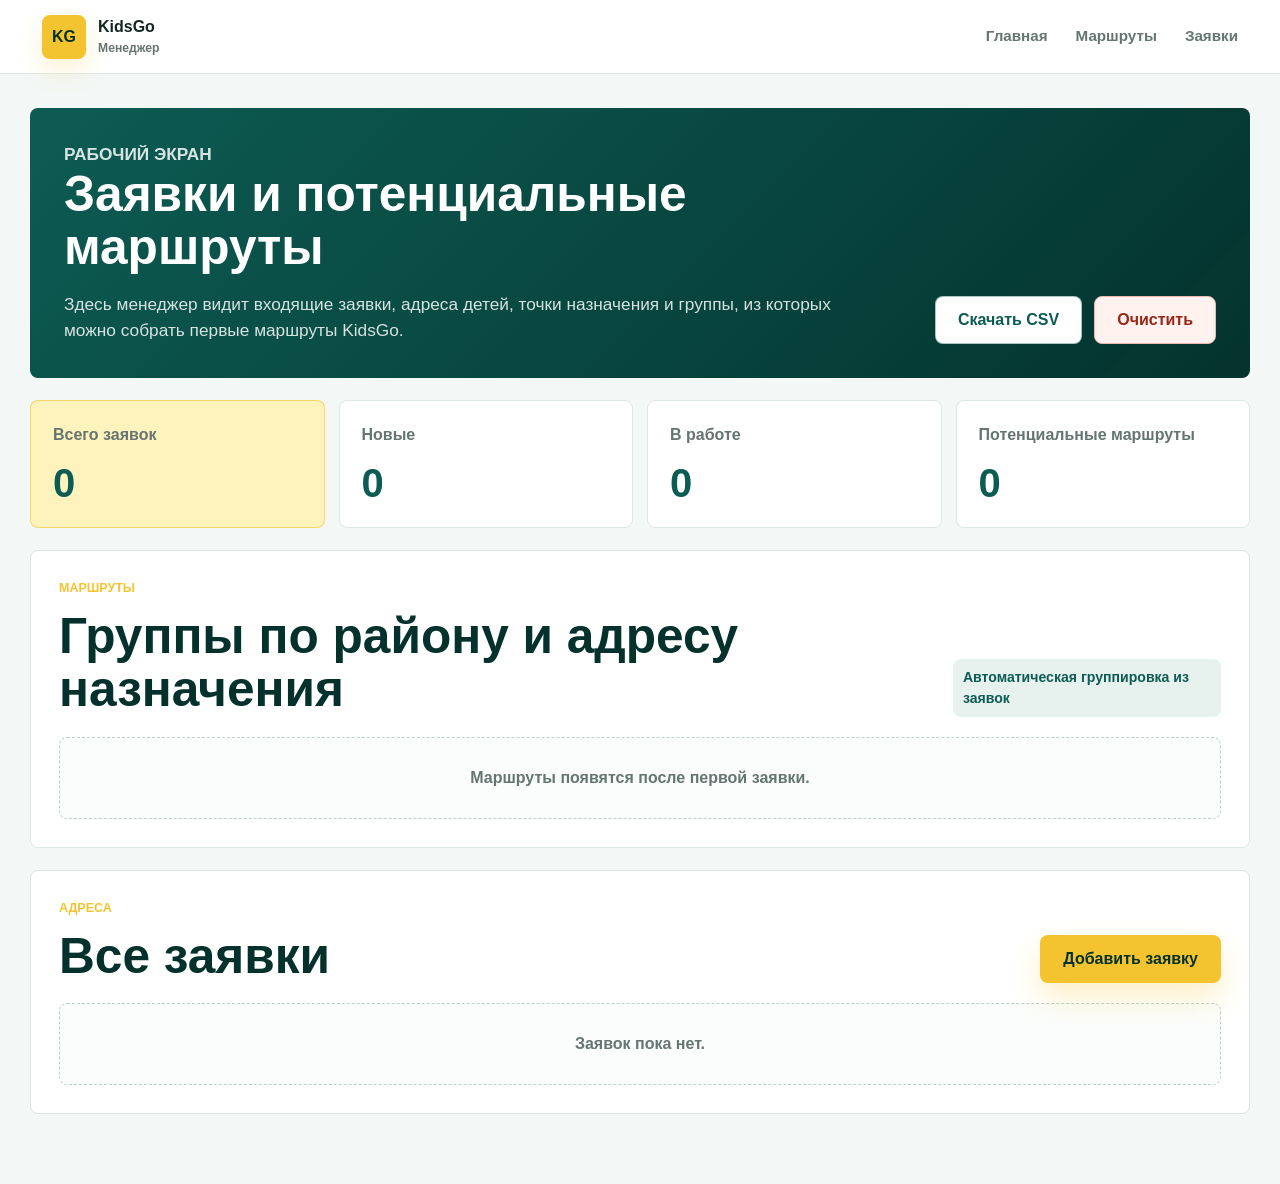
==== manager.html @ fa51ca6f "Add files via upload" ====
<!doctype html>
<html lang="ru">
  <head>
    <meta charset="utf-8" />
    <meta name="viewport" content="width=device-width, initial-scale=1" />
    <title>KidsGo - менеджер</title>
    <meta
      name="description"
      content="Рабочая страница менеджера KidsGo для просмотра заявок, маршрутов и адресов."
    />
    <link rel="stylesheet" href="styles.css" />
  </head>
  <body class="manager-page">
    <header class="site-header manager-header-bar">
      <a class="brand" href="index.html" aria-label="KidsGo">
        <span class="brand-mark">KG</span>
        <span>
          <strong>KidsGo</strong>
          <small>Менеджер</small>
        </span>
      </a>
      <nav class="site-nav" aria-label="Навигация менеджера">
        <a href="index.html">Главная</a>
        <a href="#routes">Маршруты</a>
        <a href="#leads">Заявки</a>
      </nav>
      <button class="menu-button" type="button" data-menu-button aria-label="Открыть меню">
        <span></span>
        <span></span>
        <span></span>
      </button>
    </header>

    <main class="manager-shell">
      <section class="manager-hero">
        <div>
          <p class="eyebrow">Рабочий экран</p>
          <h1>Заявки и потенциальные маршруты</h1>
          <p>
            Здесь менеджер видит входящие заявки, адреса детей, точки назначения и
            группы, из которых можно собрать первые маршруты KidsGo.
          </p>
        </div>
        <div class="manager-tools">
          <button class="button button-outline" type="button" data-export>Скачать CSV</button>
          <button class="button button-danger" type="button" data-clear>Очистить</button>
        </div>
      </section>

      <section class="stat-grid" aria-label="Количество заявок">
        <article class="stat-card stat-card-accent">
          <span>Всего заявок</span>
          <strong data-total>0</strong>
        </article>
        <article class="stat-card">
          <span>Новые</span>
          <strong data-new>0</strong>
        </article>
        <article class="stat-card">
          <span>В работе</span>
          <strong data-progress>0</strong>
        </article>
        <article class="stat-card">
          <span>Потенциальные маршруты</span>
          <strong data-routes-count>0</strong>
        </article>
      </section>

      <section class="manager-board" id="routes">
        <div class="board-heading">
          <div>
            <p class="eyebrow">Маршруты</p>
            <h2>Группы по району и адресу назначения</h2>
          </div>
          <span class="board-note">Автоматическая группировка из заявок</span>
        </div>
        <div class="route-groups" data-routes></div>
        <p class="empty-state" data-routes-empty>Маршруты появятся после первой заявки.</p>
      </section>

      <section class="manager-board" id="leads">
        <div class="board-heading">
          <div>
            <p class="eyebrow">Адреса</p>
            <h2>Все заявки</h2>
          </div>
          <a class="button button-primary" href="index.html#request">Добавить заявку</a>
        </div>
        <div class="lead-list" data-leads-list></div>
        <p class="empty-state" data-leads-empty>Заявок пока нет.</p>
      </section>
    </main>

    <div class="toast" data-toast role="status" aria-live="polite"></div>
    <script src="manager.js"></script>
  </body>
</html>
---- styles.css ----
:root {
  --teal: #0d5c53;
  --teal-700: #08463f;
  --teal-900: #04312c;
  --yellow: #f4c430;
  --yellow-soft: #fff3bd;
  --coral: #ef7b65;
  --blue: #2f73b7;
  --sage: #e7f1ed;
  --cream: #fbfaf3;
  --white: #ffffff;
  --ink: #132522;
  --muted: #657571;
  --line: #dce8e3;
  --shadow: 0 18px 50px rgba(7, 60, 54, 0.14);
}

* {
  box-sizing: border-box;
}

html {
  scroll-behavior: smooth;
  scroll-padding-top: 68px;
}

body {
  margin: 0;
  color: var(--ink);
  background:
    linear-gradient(180deg, rgba(231, 241, 237, 0.7), rgba(251, 250, 243, 0)),
    var(--cream);
  font-family: Inter, "Segoe UI", Arial, sans-serif;
  line-height: 1.5;
}

a {
  color: inherit;
  text-decoration: none;
}

button,
input,
select,
textarea {
  font: inherit;
}

.site-header {
  position: sticky;
  top: 0;
  z-index: 20;
  display: flex;
  min-height: 74px;
  align-items: center;
  justify-content: space-between;
  gap: 22px;
  padding: 0 42px;
  border-bottom: 1px solid rgba(220, 232, 227, 0.92);
  background: rgba(255, 255, 255, 0.9);
  backdrop-filter: blur(18px);
}

.brand {
  display: inline-flex;
  align-items: center;
  gap: 12px;
  font-weight: 900;
}

.brand-mark {
  display: grid;
  width: 44px;
  height: 44px;
  place-items: center;
  border-radius: 8px;
  color: var(--teal-900);
  background: var(--yellow);
  box-shadow: 0 10px 24px rgba(244, 196, 48, 0.22);
}

.brand strong,
.brand small {
  display: block;
}

.brand small {
  color: var(--muted);
  font-size: 0.76rem;
  font-weight: 800;
}

.site-nav {
  display: flex;
  align-items: center;
  gap: 28px;
  color: var(--muted);
  font-size: 0.95rem;
  font-weight: 800;
}

.site-nav a {
  transition: color 0.2s ease;
}

.site-nav a:hover {
  color: var(--teal);
}

.menu-button {
  display: none;
  width: 44px;
  height: 44px;
  padding: 0;
  border: 1px solid var(--line);
  border-radius: 8px;
  background: var(--white);
}

.menu-button span {
  display: block;
  width: 20px;
  height: 2px;
  margin: 5px auto;
  background: var(--teal);
}

.button {
  display: inline-flex;
  min-height: 48px;
  align-items: center;
  justify-content: center;
  padding: 0 22px;
  border: 1px solid transparent;
  border-radius: 8px;
  cursor: pointer;
  font-weight: 900;
  transition: transform 0.2s ease, box-shadow 0.2s ease, background 0.2s ease;
}

.button:hover {
  transform: translateY(-1px);
}

.button-primary {
  color: var(--teal-900);
  background: var(--yellow);
  box-shadow: 0 14px 30px rgba(244, 196, 48, 0.28);
}

.button-light {
  color: var(--white);
  border-color: rgba(255, 255, 255, 0.46);
  background: rgba(255, 255, 255, 0.13);
}

.button-outline {
  color: var(--teal);
  border-color: rgba(13, 92, 83, 0.35);
  background: var(--white);
}

.button-danger {
  color: #982817;
  border-color: #f0b7ac;
  background: #fff2ef;
}

.hero {
  min-height: 82vh;
  display: flex;
  align-items: center;
  padding: 92px 42px;
  color: var(--white);
  background:
    linear-gradient(90deg, rgba(4, 49, 44, 0.94) 0%, rgba(13, 92, 83, 0.82) 44%, rgba(13, 92, 83, 0.2) 100%),
    url("assets/kidsgo-hero.png") center right / cover no-repeat;
}

.hero-copy {
  width: min(680px, 100%);
}

.eyebrow {
  margin: 0 0 12px;
  color: var(--yellow);
  font-size: 0.78rem;
  font-weight: 900;
  letter-spacing: 0;
  text-transform: uppercase;
}

.hero h1 {
  margin: 0;
  font-size: clamp(3.4rem, 8vw, 6.8rem);
  line-height: 0.95;
  letter-spacing: 0;
}

.hero-lead {
  max-width: 620px;
  margin: 24px 0 0;
  color: rgba(255, 255, 255, 0.93);
  font-size: clamp(1.06rem, 2vw, 1.38rem);
}

.hero-actions,
.manager-tools,
.contact-links {
  display: flex;
  flex-wrap: wrap;
  gap: 12px;
}

.hero-actions {
  margin-top: 34px;
}

.hero-metrics {
  display: grid;
  grid-template-columns: repeat(3, minmax(0, 1fr));
  gap: 12px;
  margin-top: 42px;
}

.hero-metrics div {
  min-height: 104px;
  padding: 18px;
  border: 1px solid rgba(255, 255, 255, 0.22);
  border-radius: 8px;
  background: rgba(255, 255, 255, 0.12);
}

.hero-metrics strong,
.hero-metrics span {
  display: block;
}

.hero-metrics strong {
  color: var(--yellow);
  font-size: 1.55rem;
}

.hero-metrics span {
  margin-top: 4px;
  color: rgba(255, 255, 255, 0.84);
  font-size: 0.92rem;
}

.service-strip {
  display: flex;
  min-height: 76px;
  align-items: center;
  justify-content: center;
  gap: 14px;
  padding: 0 28px;
  overflow-x: auto;
  color: var(--teal-900);
  background: var(--yellow);
  font-weight: 950;
  white-space: nowrap;
}

.service-strip span {
  padding: 8px 10px;
}

.section {
  width: min(1180px, calc(100% - 40px));
  margin: 0 auto;
  padding: 90px 0;
}

.section-heading,
.section-copy,
.request-copy {
  max-width: 760px;
}

.section-heading {
  margin-bottom: 34px;
}

.section h2,
.manager-hero h1,
.manager-board h2,
.contact-band h2 {
  margin: 0;
  color: var(--teal-900);
  font-size: clamp(2rem, 4vw, 3.1rem);
  line-height: 1.08;
  letter-spacing: 0;
}

.section p,
.manager-hero p {
  color: var(--muted);
  font-size: 1.08rem;
}

.intro-grid {
  display: grid;
  grid-template-columns: minmax(0, 0.86fr) minmax(420px, 1.14fr);
  gap: 54px;
  align-items: center;
}

.route-preview {
  overflow: hidden;
  border: 1px solid var(--line);
  border-radius: 8px;
  background: var(--white);
  box-shadow: var(--shadow);
}

.route-map {
  position: relative;
  min-height: 350px;
  overflow: hidden;
  background:
    linear-gradient(90deg, rgba(13, 92, 83, 0.1) 1px, transparent 1px),
    linear-gradient(rgba(13, 92, 83, 0.1) 1px, transparent 1px),
    linear-gradient(135deg, #f9fcfa 0%, #e8f3ee 52%, #fff4c6 100%);
  background-size: 42px 42px, 42px 42px, auto;
}

.map-line {
  position: absolute;
  height: 9px;
  border-radius: 999px;
}

.map-line-main {
  left: 14%;
  top: 58%;
  width: 72%;
  background: var(--yellow);
  box-shadow: 0 0 0 8px rgba(244, 196, 48, 0.22);
  transform: rotate(-17deg);
}

.map-line-side {
  left: 32%;
  top: 47%;
  width: 32%;
  background: var(--coral);
  transform: rotate(19deg);
}

.map-pin {
  position: absolute;
  z-index: 2;
  display: inline-flex;
  min-width: 78px;
  min-height: 42px;
  align-items: center;
  justify-content: center;
  padding: 0 14px;
  border-radius: 8px;
  color: var(--white);
  background: var(--teal);
  font-weight: 900;
  box-shadow: 0 12px 24px rgba(7, 60, 54, 0.16);
}

.map-pin-home {
  left: 10%;
  bottom: 20%;
}

.map-pin-school {
  right: 9%;
  top: 22%;
  color: var(--teal-900);
  background: var(--yellow);
}

.map-pin-child {
  left: 38%;
  top: 34%;
  background: var(--blue);
}

.route-preview-footer {
  display: grid;
  grid-template-columns: repeat(2, minmax(0, 1fr));
  border-top: 1px solid var(--line);
}

.route-preview-footer span {
  padding: 18px;
  color: var(--muted);
  font-weight: 850;
}

.route-preview-footer span + span {
  border-left: 1px solid var(--line);
}

.section-soft {
  width: 100%;
  max-width: none;
  padding-right: max(20px, calc((100% - 1180px) / 2));
  padding-left: max(20px, calc((100% - 1180px) / 2));
  background: var(--white);
}

.steps-grid {
  display: grid;
  grid-template-columns: repeat(3, minmax(0, 1fr));
  gap: 18px;
}

.step-card {
  min-height: 258px;
  padding: 26px;
  border: 1px solid var(--line);
  border-radius: 8px;
  background: #f9fcfa;
}

.step-card:nth-child(2) {
  background: #fff9df;
}

.step-card:nth-child(3) {
  background: #f1f7ff;
}

.step-number {
  display: inline-flex;
  width: 46px;
  height: 46px;
  align-items: center;
  justify-content: center;
  border-radius: 8px;
  color: var(--teal-900);
  background: var(--yellow);
  font-weight: 950;
}

.step-card h3 {
  margin: 22px 0 10px;
  color: var(--teal-900);
  font-size: 1.26rem;
}

.step-card p {
  margin: 0;
  color: var(--muted);
}

.trust-section {
  display: grid;
  grid-template-columns: minmax(0, 0.88fr) minmax(360px, 1.12fr);
  gap: 24px;
  align-items: stretch;
}

.trust-card,
.trust-list article {
  border-radius: 8px;
}

.trust-card {
  padding: 34px;
  background: var(--white);
  box-shadow: var(--shadow);
}

.trust-card-dark {
  color: var(--white);
  background:
    linear-gradient(135deg, rgba(13, 92, 83, 0.96), rgba(4, 49, 44, 0.98)),
    var(--teal);
}

.trust-card h2,
.trust-card p {
  color: var(--white);
}

.trust-card p {
  opacity: 0.88;
}

.trust-list {
  display: grid;
  gap: 14px;
}

.trust-list article {
  display: grid;
  gap: 8px;
  padding: 24px;
  border: 1px solid var(--line);
  background: var(--white);
}

.trust-list strong {
  color: var(--teal-900);
  font-size: 1.16rem;
}

.trust-list span {
  color: var(--muted);
}

.request-section {
  display: grid;
  grid-template-columns: minmax(320px, 0.65fr) minmax(0, 1fr);
  gap: 36px;
  align-items: start;
  width: 100%;
  max-width: none;
  padding-right: max(20px, calc((100% - 1180px) / 2));
  padding-left: max(20px, calc((100% - 1180px) / 2));
  background: var(--teal);
}

.request-copy {
  position: sticky;
  top: 104px;
}

.request-copy h2,
.request-copy p {
  color: var(--white);
}

.request-copy p {
  opacity: 0.86;
}

.lead-form {
  padding: 30px;
  border: 1px solid rgba(255, 255, 255, 0.26);
  border-radius: 8px;
  background: var(--white);
  box-shadow: 0 24px 70px rgba(4, 49, 44, 0.22);
}

.form-grid {
  display: grid;
  grid-template-columns: repeat(2, minmax(0, 1fr));
  gap: 18px;
}

label {
  display: grid;
  gap: 8px;
  color: var(--teal-900);
  font-size: 0.92rem;
  font-weight: 900;
}

.span-2 {
  grid-column: span 2;
}

input,
select,
textarea {
  width: 100%;
  min-height: 48px;
  padding: 11px 13px;
  border: 1px solid #cfded8;
  border-radius: 8px;
  color: var(--ink);
  background: #fbfdfc;
  outline: 0;
}

textarea {
  resize: vertical;
}

input:focus,
select:focus,
textarea:focus {
  border-color: var(--yellow);
  box-shadow: 0 0 0 3px rgba(244, 196, 48, 0.24);
}

.consent {
  display: flex;
  align-items: flex-start;
  gap: 10px;
  margin: 18px 0;
  color: var(--muted);
  font-weight: 700;
}

.consent input {
  width: 18px;
  min-height: 18px;
  margin-top: 3px;
}

.form-submit {
  width: 100%;
}

.form-message {
  min-height: 24px;
  margin: 14px 0 0;
  color: var(--teal);
  font-weight: 900;
}

.contact-band {
  display: flex;
  width: min(1180px, calc(100% - 40px));
  align-items: center;
  justify-content: space-between;
  gap: 24px;
  margin: 34px auto;
  padding: 32px;
  border-radius: 8px;
  color: var(--white);
  background: var(--teal-900);
}

.contact-band h2 {
  color: var(--white);
}

.contact-links a {
  display: inline-flex;
  min-height: 44px;
  align-items: center;
  padding: 0 16px;
  border: 1px solid rgba(255, 255, 255, 0.25);
  border-radius: 8px;
  color: var(--white);
  background: rgba(255, 255, 255, 0.1);
  font-weight: 900;
}

.site-footer {
  display: flex;
  justify-content: space-between;
  gap: 18px;
  padding: 26px 42px;
  color: var(--muted);
  background: var(--white);
}

.site-footer a {
  color: var(--teal);
  font-weight: 900;
}

.toast {
  position: fixed;
  right: 22px;
  bottom: 22px;
  z-index: 50;
  max-width: min(360px, calc(100% - 44px));
  padding: 14px 16px;
  border-radius: 8px;
  color: var(--white);
  background: var(--teal-900);
  box-shadow: var(--shadow);
  opacity: 0;
  pointer-events: none;
  transform: translateY(10px);
  transition: opacity 0.2s ease, transform 0.2s ease;
}

.toast.is-visible {
  opacity: 1;
  transform: translateY(0);
}

.manager-page {
  background: #f3f7f5;
}

.manager-header-bar {
  background: rgba(255, 255, 255, 0.94);
}

.manager-shell {
  width: min(1220px, calc(100% - 40px));
  margin: 0 auto;
  padding: 34px 0 70px;
}

.manager-hero {
  display: flex;
  align-items: end;
  justify-content: space-between;
  gap: 24px;
  margin-bottom: 22px;
  padding: 34px;
  border-radius: 8px;
  color: var(--white);
  background:
    linear-gradient(135deg, rgba(13, 92, 83, 0.98), rgba(4, 49, 44, 0.96)),
    var(--teal);
}

.manager-hero h1 {
  max-width: 760px;
  color: var(--white);
}

.manager-hero p {
  max-width: 780px;
  margin-bottom: 0;
  color: rgba(255, 255, 255, 0.84);
}

.stat-grid {
  display: grid;
  grid-template-columns: repeat(4, minmax(0, 1fr));
  gap: 14px;
  margin-bottom: 22px;
}

.stat-card {
  min-height: 128px;
  padding: 22px;
  border: 1px solid var(--line);
  border-radius: 8px;
  background: var(--white);
}

.stat-card span,
.stat-card strong {
  display: block;
}

.stat-card span {
  color: var(--muted);
  font-weight: 850;
}

.stat-card strong {
  margin-top: 16px;
  color: var(--teal);
  font-size: 2.5rem;
  line-height: 1;
}

.stat-card-accent {
  border-color: rgba(244, 196, 48, 0.6);
  background: var(--yellow-soft);
}

.manager-board {
  margin-top: 22px;
  padding: 28px;
  border: 1px solid var(--line);
  border-radius: 8px;
  background: var(--white);
}

.board-heading {
  display: flex;
  align-items: end;
  justify-content: space-between;
  gap: 18px;
  margin-bottom: 20px;
}

.board-note {
  padding: 8px 10px;
  border-radius: 8px;
  color: var(--teal);
  background: var(--sage);
  font-size: 0.88rem;
  font-weight: 900;
}

.route-groups {
  display: grid;
  grid-template-columns: repeat(2, minmax(0, 1fr));
  gap: 16px;
}

.route-card,
.lead-card {
  border: 1px solid var(--line);
  border-radius: 8px;
  background: #fbfdfc;
}

.route-card {
  padding: 20px;
}

.route-card-head {
  display: flex;
  align-items: center;
  gap: 12px;
  margin-bottom: 12px;
}

.route-index {
  display: inline-flex;
  min-width: 58px;
  min-height: 34px;
  align-items: center;
  justify-content: center;
  border-radius: 8px;
  color: var(--teal-900);
  background: var(--yellow);
  font-weight: 950;
}

.route-card-head strong {
  color: var(--teal-900);
  font-size: 1.12rem;
}

.route-meta {
  display: flex;
  flex-wrap: wrap;
  gap: 8px;
  margin-bottom: 16px;
}

.route-meta span {
  padding: 7px 9px;
  border-radius: 8px;
  color: var(--muted);
  background: var(--white);
  font-size: 0.86rem;
  font-weight: 850;
}

.address-stack {
  display: grid;
  gap: 10px;
}

.address-stack div {
  display: grid;
  gap: 3px;
  padding: 12px;
  border-left: 4px solid var(--teal);
  border-radius: 8px;
  background: var(--white);
}

.address-stack span,
.address-stack small,
.lead-date,
.lead-address-grid span {
  color: var(--muted);
  font-size: 0.84rem;
  font-weight: 800;
}

.address-stack strong {
  color: var(--ink);
}

.lead-list {
  display: grid;
  gap: 14px;
}

.lead-card {
  padding: 20px;
}

.lead-card-main {
  display: flex;
  align-items: start;
  justify-content: space-between;
  gap: 16px;
  margin-bottom: 16px;
}

.lead-card h3 {
  margin: 4px 0 2px;
  color: var(--teal-900);
  font-size: 1.16rem;
}

.lead-card p {
  margin: 0;
  color: var(--muted);
}

.lead-card select {
  max-width: 170px;
}

.lead-address-grid {
  display: grid;
  grid-template-columns: repeat(4, minmax(0, 1fr));
  gap: 10px;
}

.lead-address-grid div {
  min-height: 94px;
  padding: 12px;
  border-radius: 8px;
  background: var(--white);
}

.lead-address-grid strong,
.lead-address-grid span {
  display: block;
}

.lead-address-grid strong {
  margin-top: 6px;
  color: var(--ink);
}

.lead-comment {
  margin-top: 14px;
  padding: 12px;
  border-radius: 8px;
  color: var(--muted);
  background: #fff9df;
}

.empty-state {
  margin: 0;
  padding: 28px;
  border: 1px dashed #bfd0ca;
  border-radius: 8px;
  color: var(--muted);
  background: #fbfdfc;
  text-align: center;
  font-weight: 900;
}

body.landing-page {
  min-height: 100vh;
  color: #111a18;
  background:
    radial-gradient(circle at 80% 2%, rgba(244, 196, 48, 0.22), transparent 24rem),
    linear-gradient(180deg, #fbfaf3 0%, #fffdf7 48%, #fbfaf3 100%);
}

.landing-shell {
  width: min(940px, calc(100% - 44px));
  margin: 0 auto;
  padding: 24px 0 34px;
}

.poster-hero,
.compact-benefits,
.price-card,
.work-flow,
.note-grid,
.landing-contact,
.application-card {
  width: 100%;
  margin-right: auto;
  margin-left: auto;
}

.poster-hero {
  position: relative;
  display: grid;
  grid-template-columns: minmax(300px, 0.88fr) minmax(300px, 1.12fr);
  gap: 16px;
  align-items: center;
  min-height: 430px;
  overflow: hidden;
  padding: 38px 30px;
  border-radius: 8px 8px 0 0;
  background: var(--white);
}

.poster-copy {
  position: relative;
  z-index: 2;
}

.poster-logo {
  display: flex;
  align-items: baseline;
  margin-bottom: 14px;
  color: var(--teal-900);
  font-size: clamp(3.8rem, 9vw, 6.5rem);
  font-weight: 950;
  letter-spacing: 0;
  line-height: 0.88;
}

.poster-logo strong {
  color: #f4a900;
}

.poster-copy h1 {
  max-width: 420px;
  margin: 0;
  color: #111;
  font-size: clamp(1.58rem, 3.6vw, 2.28rem);
  line-height: 1.18;
  letter-spacing: 0;
}

.poster-copy p {
  max-width: 430px;
  margin: 16px 0 0;
  color: #202826;
  font-size: 1.12rem;
  font-weight: 650;
}

.poster-visual {
  position: relative;
  z-index: 1;
  width: 100%;
  height: 380px;
  overflow: hidden;
  border-radius: 8px;
}

.poster-visual::after {
  position: absolute;
  inset: 0;
  content: "";
  background:
    linear-gradient(90deg, rgba(255, 253, 247, 0.88) 0%, rgba(255, 253, 247, 0.26) 24%, rgba(255, 253, 247, 0) 54%),
    linear-gradient(0deg, #fffdf7 0%, rgba(255, 253, 247, 0) 24%);
}

.poster-visual img {
  width: 100%;
  height: 100%;
  object-fit: contain;
  object-position: center;
  background: #fffdf7;
}

.compact-benefits {
  display: grid;
  grid-template-columns: repeat(3, minmax(0, 1fr));
  gap: 14px;
  padding: 18px 30px 26px;
  background: #fffdf7;
}

.compact-benefits article {
  display: grid;
  grid-template-columns: 72px 1fr;
  gap: 14px;
  align-items: center;
  min-height: 118px;
}

.compact-benefits h2 {
  margin: 0;
  color: var(--teal-900);
  font-size: 1.38rem;
  line-height: 1.05;
  text-transform: uppercase;
}

.compact-benefits p {
  margin: 8px 0 0;
  color: #202826;
  font-size: 1rem;
}

.benefit-icon {
  position: relative;
  display: inline-grid;
  width: 68px;
  height: 68px;
  place-items: center;
}

.shield-icon::before {
  width: 48px;
  height: 56px;
  border: 6px solid var(--teal-900);
  border-radius: 24px 24px 28px 28px;
  content: "";
}

.shield-icon::after {
  position: absolute;
  width: 22px;
  height: 12px;
  border-bottom: 6px solid var(--teal-900);
  border-left: 6px solid var(--teal-900);
  content: "";
  transform: rotate(-45deg);
}

.clock-icon::before {
  width: 58px;
  height: 58px;
  border: 7px solid #f4a900;
  border-radius: 50%;
  content: "";
}

.clock-icon::after {
  position: absolute;
  width: 6px;
  height: 24px;
  border-radius: 999px;
  background: #f4a900;
  box-shadow: 10px 16px 0 -1px #f4a900;
  content: "";
}

.pin-icon::before {
  width: 56px;
  height: 56px;
  border-radius: 50% 50% 50% 0;
  background: var(--teal-900);
  content: "";
  transform: rotate(-45deg);
}

.pin-icon::after {
  position: absolute;
  width: 18px;
  height: 18px;
  border-radius: 50%;
  background: #fffdf7;
  content: "";
}

.price-card {
  overflow: hidden;
  border: 1px solid rgba(4, 49, 44, 0.18);
  border-radius: 8px;
  background: var(--white);
  box-shadow: 0 18px 44px rgba(7, 60, 54, 0.09);
}

.price-head,
.price-row {
  display: grid;
  grid-template-columns: 1fr 1.4fr;
  align-items: center;
  text-align: center;
}

.price-head {
  min-height: 64px;
  color: var(--white);
  background: var(--teal-900);
  font-size: 1.05rem;
  font-weight: 950;
  text-transform: uppercase;
}

.price-head span,
.price-row span,
.price-row strong {
  padding: 0 24px;
}

.price-head span + span,
.price-row strong {
  border-left: 1px solid rgba(4, 49, 44, 0.18);
}

.price-row {
  min-height: 82px;
  border-top: 1px solid rgba(4, 49, 44, 0.14);
}

.price-row span {
  color: #111;
  font-size: 1.18rem;
  font-weight: 850;
}

.price-row strong {
  color: #f4a900;
  font-size: clamp(2rem, 4vw, 3rem);
  font-weight: 950;
  line-height: 1;
}

.work-flow {
  margin-top: 22px;
  padding: 26px 28px 24px;
  border-radius: 8px;
  background: var(--white);
  box-shadow: 0 16px 36px rgba(7, 60, 54, 0.08);
}

.work-flow h2 {
  margin: 0 0 18px;
  color: var(--teal-900);
  font-size: clamp(1.8rem, 3.4vw, 2.35rem);
  line-height: 1;
  text-align: center;
  text-transform: uppercase;
}

.flow-steps {
  display: grid;
  grid-template-columns: repeat(4, minmax(0, 1fr));
  gap: 22px;
}

.flow-step {
  position: relative;
  display: grid;
  justify-items: center;
  gap: 10px;
  text-align: center;
}

.flow-step:not(:last-child)::after {
  position: absolute;
  top: 45px;
  left: calc(50% + 46px);
  width: calc(100% - 70px);
  border-top: 3px dashed var(--teal-900);
  content: "";
  opacity: 0.85;
}

.flow-number {
  position: absolute;
  top: -6px;
  left: calc(50% - 54px);
  z-index: 2;
  display: grid;
  width: 30px;
  height: 30px;
  place-items: center;
  border-radius: 50%;
  color: var(--teal-900);
  background: #f4a900;
  font-size: 1.05rem;
  font-weight: 950;
}

.flow-icon {
  position: relative;
  display: grid;
  width: 88px;
  height: 88px;
  place-items: center;
  border-radius: 50%;
  background:
    radial-gradient(circle at 35% 20%, rgba(255, 255, 255, 0.24), transparent 38%),
    var(--teal-900);
  box-shadow: 0 10px 22px rgba(4, 49, 44, 0.16);
}

.flow-icon::before,
.flow-icon::after {
  position: absolute;
  content: "";
}

.flow-form::before {
  width: 36px;
  height: 44px;
  border: 3px solid var(--white);
  border-radius: 4px;
}

.flow-form::after {
  width: 22px;
  height: 3px;
  background: var(--white);
  box-shadow: 0 10px 0 var(--white), 0 20px 0 var(--white);
}

.flow-route::before {
  width: 36px;
  height: 36px;
  border-radius: 50% 50% 50% 0;
  background: var(--white);
  transform: rotate(-45deg);
}

.flow-route::after {
  width: 13px;
  height: 13px;
  border-radius: 50%;
  background: var(--teal-900);
}

.flow-phone::before {
  width: 34px;
  height: 34px;
  border: 6px solid var(--white);
  border-top-color: transparent;
  border-right-color: transparent;
  border-radius: 50%;
  transform: rotate(-38deg);
}

.flow-school::before {
  bottom: 25px;
  width: 46px;
  height: 34px;
  border: 3px solid var(--white);
  border-radius: 3px;
}

.flow-school::after {
  top: 22px;
  width: 34px;
  height: 24px;
  border-top: 3px solid var(--white);
  border-left: 3px solid var(--white);
  transform: rotate(45deg);
}

.flow-step p {
  max-width: 150px;
  margin: 0;
  color: #111;
  font-size: 1rem;
  font-weight: 850;
  line-height: 1.22;
}

.note-grid {
  display: grid;
  grid-template-columns: 1.4fr 0.9fr;
  gap: 22px;
  padding: 22px 0;
}

.info-note,
.discount-note {
  display: flex;
  min-height: 96px;
  align-items: center;
  gap: 18px;
  padding: 20px 24px;
  border-radius: 8px;
}

.info-note {
  background: #fff4e2;
}

.discount-note {
  color: var(--teal-900);
  background: #f4a900;
}

.info-note span,
.discount-note span {
  display: inline-grid;
  flex: 0 0 auto;
  width: 58px;
  height: 58px;
  place-items: center;
  border-radius: 50%;
  color: var(--white);
  background: var(--teal-900);
  font-size: 2rem;
  font-weight: 950;
}

.discount-note span {
  color: var(--teal-900);
  background: transparent;
  font-size: 2.8rem;
}

.info-note p,
.discount-note p {
  margin: 0;
  font-size: 1rem;
  font-weight: 850;
}

.landing-contact {
  display: flex;
  align-items: center;
  justify-content: space-between;
  gap: 20px;
  margin-top: 22px;
  padding: 26px 28px;
  border-radius: 8px;
  color: var(--white);
  background:
    linear-gradient(100deg, var(--teal-900) 0%, var(--teal-900) 56%, #f4a900 56%, #f4a900 100%),
    var(--teal-900);
  box-shadow: 0 18px 44px rgba(7, 60, 54, 0.14);
}

.landing-contact p,
.landing-contact h2 {
  margin: 0;
}

.landing-contact p {
  color: var(--yellow);
  font-size: clamp(1.25rem, 2.2vw, 1.55rem);
  font-weight: 900;
  line-height: 1.08;
}

.landing-contact h2 {
  color: var(--white);
  margin-top: 4px;
  font-size: clamp(1.25rem, 2.2vw, 1.55rem);
  font-weight: 900;
  line-height: 1.08;
}

.landing-contact-links {
  display: flex;
  flex-wrap: wrap;
  justify-content: flex-end;
  gap: 8px;
}

.landing-contact-links a {
  display: inline-flex;
  min-height: 42px;
  align-items: center;
  justify-content: center;
  gap: 8px;
  padding: 0 13px;
  border: 1px solid rgba(255, 255, 255, 0.34);
  border-radius: 8px;
  color: var(--white);
  background: rgba(255, 255, 255, 0.12);
  font-size: 0.95rem;
  font-weight: 900;
  line-height: 1;
}

.landing-contact-links a:last-child {
  color: var(--teal-900);
  border-color: var(--white);
  background: var(--white);
}

.landing-contact-links .instagram-link {
  color: var(--teal-900);
  border-color: var(--teal-900);
  background: var(--yellow);
}

.instagram-link svg {
  width: 20px;
  height: 20px;
  fill: none;
  stroke: currentColor;
  stroke-width: 2;
}

.application-card {
  display: grid;
  overflow: hidden;
  border-radius: 8px;
  background: var(--teal-900);
  box-shadow: 0 22px 54px rgba(7, 60, 54, 0.18);
}

.application-copy {
  padding: 28px 30px 24px;
  color: var(--white);
  text-align: center;
  border-bottom: 1px solid rgba(255, 255, 255, 0.18);
}

.application-copy p {
  margin: 0 0 8px;
  color: var(--white);
  font-size: clamp(2rem, 4vw, 3rem);
  font-weight: 950;
  line-height: 1;
  text-transform: uppercase;
}

.application-copy h2 {
  margin: 0;
  color: var(--yellow);
  font-size: clamp(1.1rem, 2vw, 1.45rem);
  line-height: 1.25;
}

.contact-mini {
  display: grid;
  gap: 8px;
  margin-top: 26px;
  padding-top: 22px;
  border-top: 1px solid rgba(255, 255, 255, 0.28);
  color: rgba(255, 255, 255, 0.92);
  font-size: 1.08rem;
  font-weight: 800;
}

.compact-form {
  border: 0;
  border-radius: 0;
  box-shadow: none;
}

.application-card .lead-form {
  padding: 30px;
}

.landing-page .toast {
  background: var(--teal-900);
}

@media (max-width: 980px) {
  .site-header {
    padding: 0 20px;
  }

  .site-nav {
    position: absolute;
    top: 74px;
    right: 20px;
    left: 20px;
    display: none;
    padding: 16px;
    border: 1px solid var(--line);
    border-radius: 8px;
    background: var(--white);
    box-shadow: var(--shadow);
  }

  .site-nav.is-open {
    display: grid;
  }

  .menu-button {
    display: block;
  }

  .header-cta {
    display: none;
  }

  .hero {
    min-height: 74vh;
    padding: 70px 20px;
    background:
      linear-gradient(90deg, rgba(4, 49, 44, 0.95), rgba(13, 92, 83, 0.8), rgba(13, 92, 83, 0.46)),
      url("assets/kidsgo-hero.png") center right / cover no-repeat;
  }

  .intro-grid,
  .trust-section,
  .request-section {
    grid-template-columns: 1fr;
  }

  .request-copy {
    position: static;
  }

  .steps-grid,
  .stat-grid,
  .route-groups,
  .lead-address-grid {
    grid-template-columns: repeat(2, minmax(0, 1fr));
  }

  .poster-hero {
    grid-template-columns: 1fr;
    min-height: auto;
  }

  .poster-visual {
    height: 320px;
    width: 100%;
    opacity: 1;
  }

  .compact-benefits,
  .application-card {
    grid-template-columns: 1fr;
  }

  .flow-steps {
    grid-template-columns: repeat(2, minmax(0, 1fr));
    row-gap: 26px;
  }

  .flow-step::after {
    display: none;
  }

  .note-grid {
    grid-template-columns: 1fr;
  }

  .landing-contact {
    align-items: flex-start;
    flex-direction: column;
    background:
      linear-gradient(135deg, var(--teal-900), var(--teal-700)),
      var(--teal-900);
  }

  .landing-contact-links {
    justify-content: flex-start;
  }

  .manager-hero,
  .board-heading,
  .contact-band,
  .site-footer {
    align-items: flex-start;
    flex-direction: column;
  }
}

@media (max-width: 680px) {
  .section {
    width: min(100% - 28px, 1180px);
    padding: 66px 0;
  }

  .section-soft,
  .request-section {
    padding-right: 14px;
    padding-left: 14px;
  }

  .hero {
    min-height: auto;
    padding: 58px 14px 68px;
  }

  .hero-metrics,
  .steps-grid,
  .form-grid,
  .stat-grid,
  .route-groups,
  .lead-address-grid,
  .route-preview-footer {
    grid-template-columns: 1fr;
  }

  .span-2 {
    grid-column: span 1;
  }

  .lead-form,
  .manager-hero,
  .manager-board {
    padding: 20px;
  }

  .landing-shell {
    width: min(100% - 20px, 940px);
    padding-top: 10px;
  }

  .poster-hero {
    min-height: auto;
    padding: 26px 18px 18px;
  }

  .poster-visual {
    height: 250px;
  }

  .compact-benefits {
    padding: 18px;
  }

  .compact-benefits article {
    grid-template-columns: 62px 1fr;
  }

  .benefit-icon {
    width: 58px;
    height: 58px;
    transform: scale(0.82);
    transform-origin: left center;
  }

  .price-head,
  .price-row {
    grid-template-columns: 1fr;
  }

  .price-head {
    gap: 4px;
    padding: 14px 0;
  }

  .price-head span,
  .price-row span,
  .price-row strong {
    padding: 0 22px;
    border-left: 0;
  }

  .price-head span + span,
  .price-row strong {
    border-left: 0;
  }

  .price-row {
    gap: 8px;
    min-height: 110px;
    padding: 18px 0;
  }

  .price-row span {
    font-size: 1.22rem;
  }

  .work-flow {
    padding: 22px 16px;
  }

  .flow-steps {
    grid-template-columns: 1fr;
  }

  .flow-icon {
    width: 78px;
    height: 78px;
  }

  .flow-number {
    left: calc(50% - 48px);
  }

  .info-note,
  .discount-note {
    align-items: flex-start;
    padding: 18px;
  }

  .landing-contact {
    padding: 22px 18px;
  }

  .landing-contact-links {
    width: 100%;
  }

  .landing-contact-links a {
    width: 100%;
  }

  .application-copy {
    padding: 26px 20px;
  }

  .manager-shell {
    width: calc(100% - 28px);
    padding-top: 20px;
  }

  .lead-card-main {
    flex-direction: column;
  }

  .lead-card select {
    max-width: none;
  }

  .contact-band {
    width: calc(100% - 28px);
    padding: 24px;
  }

  .route-preview-footer span + span {
    border-top: 1px solid var(--line);
    border-left: 0;
  }
}

/* KidsGo 2026 premium landing redesign */
body.landing-page {
  --kg-green: #0d5c53;
  --kg-green-dark: #063d36;
  --kg-yellow: #f7b91e;
  --kg-yellow-soft: #fff3c8;
  --kg-cream: #fffaf0;
  --kg-paper: #ffffff;
  --kg-ink: #151d1b;
  --kg-muted: #65726f;
  --kg-line: #e7ebe6;
  --kg-pink: #f35c9b;
  --kg-coral: #de4b2a;
  margin: 0;
  color: var(--kg-ink);
  background:
    linear-gradient(180deg, #fff6d8 0, #fffaf0 430px, #ffffff 920px),
    #ffffff;
  font-family: Inter, "Segoe UI", Arial, sans-serif;
}

.landing-page main {
  width: min(980px, calc(100% - 96px));
  margin: 0 auto;
  padding: 18px 0 44px;
}

.landing-header {
  position: sticky;
  top: 0;
  z-index: 30;
  display: grid;
  grid-template-columns: auto 1fr auto;
  gap: 22px;
  align-items: center;
  width: 100%;
  min-height: 70px;
  margin: 0 auto;
  padding: 10px max(48px, calc((100vw - 980px) / 2));
  border: 0;
  border-bottom: 1px solid rgba(13, 92, 83, 0.1);
  border-radius: 0;
  background: rgba(255, 255, 255, 0.9);
  box-shadow: 0 18px 48px rgba(13, 92, 83, 0.11);
  backdrop-filter: blur(22px);
}

.brand-lockup {
  display: inline-flex;
  align-items: center;
  color: var(--kg-green-dark);
  font-size: 1.16rem;
  font-weight: 950;
}

.brand-symbol {
  display: grid;
  width: 42px;
  height: 42px;
  place-items: center;
  border-radius: 8px;
  color: var(--kg-green-dark);
  background: var(--kg-yellow);
  font-size: 0.95rem;
  box-shadow: 0 10px 28px rgba(247, 185, 30, 0.34);
}

.landing-nav {
  display: flex;
  justify-content: center;
  gap: 26px;
  color: var(--kg-muted);
  font-size: 0.94rem;
  font-weight: 820;
}

.landing-nav a:hover {
  color: var(--kg-green);
}

.header-button,
.primary-action,
.secondary-action {
  display: inline-flex;
  min-height: 48px;
  align-items: center;
  justify-content: center;
  border-radius: 8px;
  font-weight: 900;
}

.header-button {
  padding: 0 18px;
  color: var(--kg-green-dark);
  background: var(--kg-yellow);
}

.hero-saas {
  padding-top: 20px;
}

.hero-panel {
  position: relative;
  display: grid;
  grid-template-columns: minmax(0, 0.95fr) minmax(360px, 1.05fr);
  gap: 28px;
  align-items: center;
  min-height: 670px;
  overflow: hidden;
  padding: 46px;
  border-radius: 8px;
  background:
    linear-gradient(135deg, rgba(255, 244, 204, 0.92), rgba(255, 255, 255, 0.94)),
    var(--kg-paper);
  box-shadow: 0 26px 80px rgba(13, 92, 83, 0.12);
}

.hero-panel::before,
.hero-panel::after {
  position: absolute;
  content: "";
  pointer-events: none;
}

.hero-panel::before {
  right: 8%;
  bottom: 38px;
  width: 420px;
  height: 170px;
  border-bottom: 2px dashed rgba(13, 92, 83, 0.36);
  border-radius: 50%;
  transform: rotate(-8deg);
}

.hero-panel::after {
  left: 45%;
  top: 76px;
  width: 72px;
  height: 72px;
  border: 14px solid rgba(247, 185, 30, 0.36);
  border-radius: 50%;
}

.hero-content {
  position: relative;
  z-index: 2;
}

.hero-kicker,
.section-heading span,
.story-copy span,
.contact-section span {
  display: inline-flex;
  margin-bottom: 14px;
  color: var(--kg-green);
  font-size: 0.86rem;
  font-weight: 940;
  text-transform: uppercase;
}

.hero-content h1 {
  max-width: 640px;
  margin: 0;
  color: var(--kg-ink);
  font-size: 2.82rem;
  line-height: 1.12;
  letter-spacing: 0;
}

.hero-content p {
  max-width: 560px;
  margin: 24px 0 0;
  color: #38413f;
  font-size: 1.24rem;
  font-weight: 650;
}

.hero-actions {
  display: flex;
  flex-wrap: wrap;
  gap: 12px;
  margin-top: 32px;
}

.primary-action {
  padding: 0 24px;
  border: 0;
  color: var(--kg-green-dark);
  background: var(--kg-yellow);
  box-shadow: 0 14px 30px rgba(247, 185, 30, 0.26);
  cursor: pointer;
}

.secondary-action {
  padding: 0 22px;
  color: var(--kg-green-dark);
  border: 1px solid rgba(13, 92, 83, 0.16);
  background: rgba(255, 255, 255, 0.72);
}

.hero-proof {
  display: grid;
  grid-template-columns: repeat(3, minmax(0, 1fr));
  gap: 12px;
  max-width: 580px;
  margin-top: 38px;
}

.hero-proof div {
  min-height: 96px;
  padding: 18px;
  border: 1px solid rgba(13, 92, 83, 0.1);
  border-radius: 8px;
  background: rgba(255, 255, 255, 0.74);
}

.hero-proof strong,
.hero-proof span {
  display: block;
}

.hero-proof strong {
  color: var(--kg-green-dark);
  font-size: 1.18rem;
  font-weight: 950;
}

.hero-proof span {
  margin-top: 4px;
  color: var(--kg-muted);
  font-size: 0.92rem;
  font-weight: 740;
}

.hero-media {
  position: relative;
  z-index: 2;
  min-height: 560px;
}

.hero-media img {
  width: 100%;
  height: 560px;
  object-fit: cover;
  object-position: center;
  border: 10px solid rgba(255, 255, 255, 0.86);
  border-radius: 8px;
  box-shadow: 0 28px 64px rgba(13, 92, 83, 0.19);
}

.floating-card {
  position: absolute;
  display: grid;
  gap: 3px;
  padding: 16px 18px;
  border: 1px solid rgba(255, 255, 255, 0.78);
  border-radius: 8px;
  background: rgba(255, 255, 255, 0.88);
  box-shadow: 0 18px 46px rgba(13, 92, 83, 0.16);
  backdrop-filter: blur(18px);
}

.floating-card span,
.floating-card small {
  color: var(--kg-muted);
  font-size: 0.82rem;
  font-weight: 820;
}

.floating-card strong {
  color: var(--kg-green-dark);
  font-size: 1rem;
  font-weight: 950;
}

.route-widget {
  left: -22px;
  bottom: 74px;
}

.safety-widget {
  right: -18px;
  top: 72px;
}

.trust-strip {
  display: grid;
  grid-template-columns: repeat(3, minmax(0, 1fr));
  gap: 16px;
  margin-top: 18px;
}

.trust-strip div {
  display: grid;
  grid-template-columns: 54px 1fr;
  column-gap: 14px;
  align-items: center;
  min-height: 132px;
  padding: 18px;
  border: 1px solid var(--kg-line);
  border-radius: 8px;
  background: var(--kg-paper);
  box-shadow: 0 14px 38px rgba(13, 92, 83, 0.06);
}

.trust-strip strong {
  color: var(--kg-green-dark);
  font-size: 1.02rem;
  font-weight: 950;
}

.trust-strip p {
  grid-column: 2;
  margin: 3px 0 0;
  color: var(--kg-muted);
  font-size: 1rem;
  line-height: 1.5;
}

.mini-icon,
.feature-icon,
.process-icon {
  position: relative;
  display: grid;
  place-items: center;
  border-radius: 50%;
}

.mini-icon {
  grid-row: span 2;
  width: 54px;
  height: 54px;
  background: var(--kg-yellow-soft);
}

.check-icon::before {
  width: 21px;
  height: 12px;
  border-bottom: 4px solid var(--kg-green);
  border-left: 4px solid var(--kg-green);
  content: "";
  transform: rotate(-45deg);
}

.time-icon::before {
  width: 29px;
  height: 29px;
  border: 4px solid var(--kg-yellow);
  border-radius: 50%;
  content: "";
}

.time-icon::after {
  position: absolute;
  width: 4px;
  height: 16px;
  border-radius: 999px;
  background: var(--kg-yellow);
  content: "";
  transform: translateY(-3px);
}

.location-icon::before {
  width: 28px;
  height: 28px;
  border-radius: 50% 50% 50% 0;
  background: var(--kg-green);
  content: "";
  transform: rotate(-45deg);
}

.location-icon::after {
  position: absolute;
  width: 10px;
  height: 10px;
  border-radius: 50%;
  background: var(--kg-paper);
  content: "";
}

.section-block {
  margin-top: 80px;
  scroll-margin-top: 68px;
}

#top,
#why,
#process,
#pricing,
#request {
  scroll-margin-top: 68px;
}

.section-heading {
  max-width: 720px;
  margin-bottom: 30px;
}

.section-heading.center {
  margin-right: auto;
  margin-left: auto;
  text-align: center;
}

.section-heading h2,
.story-copy h2,
.contact-section h2 {
  margin: 0;
  color: var(--kg-ink);
  font-size: 2.05rem;
  line-height: 1.18;
  letter-spacing: 0;
}

.section-heading p,
.story-copy p {
  margin: 16px 0 0;
  color: var(--kg-muted);
  font-size: 1.15rem;
  line-height: 1.62;
}

.feature-grid {
  display: grid;
  grid-template-columns: repeat(3, minmax(0, 1fr));
  gap: 16px;
}

.feature-grid article {
  min-height: 285px;
  padding: 26px;
  border: 1px solid var(--kg-line);
  border-radius: 8px;
  background: var(--kg-paper);
  box-shadow: 0 16px 44px rgba(13, 92, 83, 0.06);
}

.feature-grid article:nth-child(2) {
  background: #fff9e9;
}

.feature-grid article:nth-child(3) {
  background: #f7fbfa;
}

.feature-icon {
  width: 74px;
  height: 74px;
  margin-bottom: 22px;
  background: var(--kg-yellow-soft);
}

.route-icon::before,
.chat-icon::before,
.shield-soft-icon::before,
.route-icon::after,
.chat-icon::after,
.shield-soft-icon::after {
  position: absolute;
  content: "";
}

.route-icon::before {
  width: 34px;
  height: 34px;
  border-radius: 50% 50% 50% 0;
  background: var(--kg-green);
  transform: rotate(-45deg);
}

.route-icon::after {
  width: 12px;
  height: 12px;
  border-radius: 50%;
  background: var(--kg-paper);
}

.chat-icon::before {
  width: 38px;
  height: 28px;
  border: 4px solid var(--kg-green);
  border-radius: 8px;
}

.chat-icon::after {
  left: 43px;
  top: 44px;
  width: 12px;
  height: 12px;
  border-right: 4px solid var(--kg-green);
  border-bottom: 4px solid var(--kg-green);
  transform: rotate(45deg);
}

.shield-soft-icon::before {
  width: 42px;
  height: 48px;
  border: 5px solid var(--kg-green);
  border-radius: 24px 24px 30px 30px;
}

.shield-soft-icon::after {
  width: 20px;
  height: 11px;
  border-bottom: 5px solid var(--kg-green);
  border-left: 5px solid var(--kg-green);
  transform: rotate(-45deg);
}

.feature-grid h3 {
  margin: 0;
  color: var(--kg-green-dark);
  font-size: 1.08rem;
}

.feature-grid p {
  margin: 12px 0 0;
  color: var(--kg-muted);
  font-size: 1.04rem;
  line-height: 1.58;
}

.photo-story {
  display: grid;
  grid-template-columns: minmax(0, 1fr) minmax(360px, 0.88fr);
  gap: 34px;
  align-items: center;
  padding: 28px;
  border-radius: 8px;
  background: #fff5d8;
}

.story-photo img {
  width: 100%;
  height: 430px;
  object-fit: cover;
  border: 10px solid var(--kg-paper);
  border-radius: 8px;
  box-shadow: 0 22px 50px rgba(13, 92, 83, 0.11);
}

.district-pills {
  display: flex;
  flex-wrap: wrap;
  gap: 8px;
  margin-top: 24px;
}

.district-pills span,
.pricing-note span {
  display: inline-flex;
  min-height: 38px;
  align-items: center;
  padding: 0 12px;
  border-radius: 8px;
  color: var(--kg-green-dark);
  background: rgba(255, 255, 255, 0.74);
  font-size: 0.92rem;
  font-weight: 870;
}

.process-section {
  padding: 54px 44px;
  border: 1px solid var(--kg-line);
  border-radius: 8px;
  background: var(--kg-paper);
  box-shadow: 0 18px 52px rgba(13, 92, 83, 0.07);
}

.process-track {
  display: grid;
  grid-template-columns: repeat(4, minmax(0, 1fr));
  gap: 22px;
}

.process-track article {
  position: relative;
  display: grid;
  justify-items: center;
  text-align: center;
}

.process-track article:not(:last-child)::after {
  position: absolute;
  top: 48px;
  left: calc(50% + 54px);
  width: calc(100% - 64px);
  border-top: 2px dashed rgba(13, 92, 83, 0.36);
  content: "";
}

.process-track article > span {
  position: absolute;
  top: -4px;
  left: calc(50% - 56px);
  z-index: 3;
  display: grid;
  width: 30px;
  height: 30px;
  place-items: center;
  border-radius: 50%;
  color: var(--kg-green-dark);
  background: var(--kg-yellow);
  font-weight: 950;
}

.process-icon {
  width: 94px;
  height: 94px;
  margin-bottom: 18px;
  background: var(--kg-green);
  box-shadow: inset 0 0 0 10px rgba(255, 255, 255, 0.08);
}

.process-icon::before,
.process-icon::after {
  position: absolute;
  content: "";
}

.form-step::before {
  width: 34px;
  height: 44px;
  border: 3px solid var(--kg-paper);
  border-radius: 4px;
}

.form-step::after {
  width: 20px;
  height: 3px;
  background: var(--kg-paper);
  box-shadow: 0 10px 0 var(--kg-paper), 0 20px 0 var(--kg-paper);
}

.route-step::before {
  width: 38px;
  height: 38px;
  border-radius: 50% 50% 50% 0;
  background: var(--kg-paper);
  transform: rotate(-45deg);
}

.route-step::after {
  width: 13px;
  height: 13px;
  border-radius: 50%;
  background: var(--kg-green);
}

.call-step::before {
  width: 34px;
  height: 34px;
  border: 6px solid var(--kg-paper);
  border-top-color: transparent;
  border-right-color: transparent;
  border-radius: 50%;
  transform: rotate(-38deg);
}

.school-step::before {
  bottom: 28px;
  width: 46px;
  height: 34px;
  border: 3px solid var(--kg-paper);
  border-radius: 4px;
}

.school-step::after {
  top: 25px;
  width: 34px;
  height: 24px;
  border-top: 3px solid var(--kg-paper);
  border-left: 3px solid var(--kg-paper);
  transform: rotate(45deg);
}

.process-track h3 {
  margin: 0;
  color: var(--kg-green-dark);
  font-size: 0.98rem;
}

.process-track p {
  margin: 8px 0 0;
  color: var(--kg-muted);
  font-size: 1rem;
  line-height: 1.48;
}

.pricing-section {
  display: grid;
  grid-template-columns: minmax(0, 0.78fr) minmax(420px, 1fr);
  gap: 34px;
  align-items: start;
}

.pricing-grid {
  display: grid;
  gap: 12px;
}

.pricing-grid article {
  display: flex;
  min-height: 92px;
  align-items: center;
  justify-content: space-between;
  gap: 18px;
  padding: 22px 24px;
  border: 1px solid var(--kg-line);
  border-radius: 8px;
  background: var(--kg-paper);
  box-shadow: 0 14px 38px rgba(13, 92, 83, 0.06);
}

.pricing-grid span {
  color: var(--kg-muted);
  font-size: 1.08rem;
  font-weight: 880;
}

.pricing-grid strong {
  color: var(--kg-yellow);
  font-size: 1.82rem;
  font-weight: 950;
}

.pricing-note {
  grid-column: 2;
  display: flex;
  flex-wrap: wrap;
  gap: 8px;
}

.pricing-note span {
  background: var(--kg-yellow-soft);
}

.application-section {
  padding: 52px;
  border-radius: 8px;
  background:
    linear-gradient(135deg, var(--kg-green-dark), var(--kg-green)),
    var(--kg-green);
}

.application-section .section-heading span,
.application-section .section-heading h2,
.application-section .section-heading p {
  color: var(--kg-paper);
}

.application-section .section-heading span {
  color: var(--kg-yellow);
}

.landing-page .lead-form {
  width: min(860px, 100%);
  margin: 0 auto;
  padding: 28px;
  border: 1px solid rgba(255, 255, 255, 0.18);
  border-radius: 8px;
  background: rgba(255, 255, 255, 0.96);
  box-shadow: 0 22px 54px rgba(4, 49, 44, 0.22);
}

.landing-page .form-grid {
  display: grid;
  grid-template-columns: repeat(2, minmax(0, 1fr));
  gap: 16px;
}

.landing-page label {
  display: grid;
  gap: 7px;
  color: var(--kg-green-dark);
  font-size: 0.9rem;
  font-weight: 870;
}

.landing-page .span-2 {
  grid-column: span 2;
}

.landing-page input,
.landing-page select,
.landing-page textarea {
  width: 100%;
  min-height: 50px;
  padding: 12px 14px;
  border: 1px solid #d7e1dd;
  border-radius: 8px;
  color: var(--kg-ink);
  background: #fbfdfc;
  outline: 0;
}

.landing-page textarea {
  resize: vertical;
}

.landing-page input:focus,
.landing-page select:focus,
.landing-page textarea:focus {
  border-color: var(--kg-yellow);
  box-shadow: 0 0 0 3px rgba(247, 185, 30, 0.22);
}

.address-field {
  position: relative;
}

.address-status {
  color: var(--kg-muted);
  font-size: 0.84rem;
  font-weight: 720;
  line-height: 1.35;
}

.address-actions {
  display: flex;
  justify-content: flex-start;
}

.address-actions button {
  min-height: 36px;
  padding: 0 14px;
  border: 0;
  border-radius: 8px;
  color: var(--kg-green-dark);
  background: var(--kg-yellow);
  box-shadow: 0 10px 20px rgba(247, 185, 30, 0.2);
  cursor: pointer;
  font-size: 0.84rem;
  font-weight: 900;
}

.address-actions button:hover {
  background: var(--kg-yellow-dark);
}

.address-suggestions {
  position: absolute;
  top: calc(100% + 8px);
  right: 0;
  left: 0;
  z-index: 12;
  overflow: hidden;
  border: 1px solid var(--kg-line);
  border-radius: 8px;
  background: var(--kg-paper);
  box-shadow: 0 18px 42px rgba(6, 61, 54, 0.16);
}

.suggestion-item {
  display: grid;
  width: 100%;
  grid-template-columns: 38px 1fr;
  gap: 12px;
  align-items: start;
  padding: 13px 14px;
  border: 0;
  border-bottom: 1px solid var(--kg-line);
  color: var(--kg-ink);
  background: var(--kg-paper);
  text-align: left;
  cursor: pointer;
}

.suggestion-item:last-child {
  border-bottom: 0;
}

.suggestion-item:hover {
  background: #fff8e5;
}

.suggestion-icon {
  position: relative;
  display: inline-grid;
  width: 30px;
  height: 30px;
  place-items: center;
  border-radius: 50%;
  background: var(--kg-yellow-soft);
}

.suggestion-icon::before {
  width: 16px;
  height: 16px;
  border-radius: 50% 50% 50% 0;
  background: var(--kg-green);
  content: "";
  transform: rotate(-45deg);
}

.suggestion-icon::after {
  position: absolute;
  width: 6px;
  height: 6px;
  border-radius: 50%;
  background: var(--kg-paper);
  content: "";
}

.suggestion-item strong,
.suggestion-item small {
  display: block;
}

.suggestion-item strong {
  color: var(--kg-green-dark);
  font-size: 0.96rem;
  font-weight: 920;
}

.suggestion-item small {
  margin-top: 3px;
  color: var(--kg-muted);
  font-size: 0.82rem;
  line-height: 1.35;
}

.suggestion-empty {
  padding: 16px;
  color: var(--kg-muted);
  font-size: 0.92rem;
  font-weight: 780;
}

.address-map-shell {
  overflow: hidden;
  border: 1px solid var(--kg-line);
  border-radius: 8px;
  background: var(--kg-paper);
}

.address-map {
  height: 310px;
  min-height: 310px;
  background:
    linear-gradient(135deg, rgba(13, 92, 83, 0.08), rgba(247, 185, 30, 0.08)),
    #f4f7f4;
}

.map-helper {
  display: flex;
  align-items: center;
  justify-content: space-between;
  gap: 14px;
  padding: 12px 14px;
  border-top: 1px solid var(--kg-line);
  color: var(--kg-muted);
  font-size: 0.88rem;
  font-weight: 760;
}

.map-helper button {
  min-height: 38px;
  flex: 0 0 auto;
  padding: 0 12px;
  border: 0;
  border-radius: 8px;
  color: var(--kg-green-dark);
  background: var(--kg-yellow);
  cursor: pointer;
  font-size: 0.86rem;
  font-weight: 900;
}

.leaflet-container {
  font-family: inherit;
}

.landing-page .form-submit {
  width: 100%;
  margin-top: 18px;
}

.landing-page .form-message {
  min-height: 24px;
  margin: 14px 0 0;
  color: var(--kg-green);
  font-weight: 880;
  text-align: center;
}

.contact-section {
  display: flex;
  align-items: center;
  justify-content: space-between;
  gap: 24px;
  margin-top: 22px;
  padding: 30px 34px;
  border-radius: 8px;
  color: var(--kg-paper);
  background:
    linear-gradient(100deg, var(--kg-green-dark) 0%, var(--kg-green-dark) 58%, var(--kg-yellow) 58%, var(--kg-yellow) 100%),
    var(--kg-green-dark);
}

.contact-section h2 {
  color: var(--kg-paper);
  font-size: 1.28rem;
}

.contact-section span {
  color: var(--kg-yellow);
  margin-bottom: 6px;
}

.contact-actions {
  display: flex;
  flex-wrap: wrap;
  justify-content: flex-end;
  gap: 10px;
}

.contact-actions a {
  display: inline-flex;
  min-height: 44px;
  align-items: center;
  gap: 8px;
  padding: 0 16px;
  border-radius: 8px;
  color: var(--kg-paper);
  border: 1px solid rgba(255, 255, 255, 0.3);
  background: rgba(255, 255, 255, 0.13);
  font-weight: 900;
}

.contact-actions .instagram-link {
  color: var(--kg-green-dark);
  border-color: var(--kg-green-dark);
  background: var(--kg-yellow);
}

.instagram-link svg {
  width: 20px;
  height: 20px;
  fill: none;
  stroke: currentColor;
  stroke-width: 2;
}

.landing-page .toast {
  background: var(--kg-green-dark);
}

@media (max-width: 1040px) {
  .landing-header,
  .landing-page main {
    width: min(100% - 44px, 980px);
  }

  .landing-header {
    grid-template-columns: 1fr auto;
    width: 100%;
    padding-right: 22px;
    padding-left: 22px;
  }

  .landing-nav {
    display: none;
  }

  .hero-panel,
  .photo-story,
  .pricing-section {
    grid-template-columns: 1fr;
  }

  .hero-panel {
    padding: 34px;
  }

  .hero-content h1 {
    font-size: 2.28rem;
  }

  .hero-media,
  .hero-media img {
    min-height: auto;
    height: 430px;
  }

  .pricing-note {
    grid-column: auto;
  }
}

@media (max-width: 760px) {
  .landing-page main {
    width: min(100% - 24px, 980px);
    padding-bottom: 28px;
  }

  .landing-header {
    top: 0;
    width: 100%;
    min-height: 62px;
    padding: 8px 12px;
  }

  .brand-lockup {
    font-size: 1.05rem;
  }

  .brand-symbol {
    width: 38px;
    height: 38px;
  }

  .header-button {
    min-height: 42px;
    padding: 0 12px;
    font-size: 0.86rem;
  }

  .hero-panel {
    min-height: auto;
    padding: 24px;
  }

  .hero-content h1 {
    font-size: 1.82rem;
  }

  .hero-content p,
  .section-heading p,
  .story-copy p {
    font-size: 1.04rem;
    line-height: 1.55;
  }

  .hero-proof,
  .trust-strip,
  .feature-grid,
  .process-track,
  .landing-page .form-grid {
    grid-template-columns: 1fr;
  }

  .hero-media,
  .hero-media img {
    height: 330px;
  }

  .floating-card {
    position: static;
    margin-top: 10px;
  }

  .section-block {
    margin-top: 54px;
  }

  .section-heading h2,
  .story-copy h2 {
    font-size: 1.65rem;
  }

  .photo-story,
  .process-section,
  .application-section {
    padding: 22px;
  }

  .story-photo img {
    height: 300px;
  }

  .process-track article:not(:last-child)::after {
    display: none;
  }

  .process-track article > span {
    left: calc(50% - 50px);
  }

  .pricing-grid article,
  .contact-section {
    align-items: flex-start;
    flex-direction: column;
  }

  .pricing-grid strong {
    font-size: 1.72rem;
  }

  .landing-page .span-2 {
    grid-column: span 1;
  }

  .landing-page .lead-form {
    padding: 18px;
  }

  .address-suggestions {
    position: static;
    margin-top: 8px;
  }

  .address-map {
    height: 260px;
    min-height: 260px;
  }

  .map-helper {
    align-items: stretch;
    flex-direction: column;
  }

  .map-helper button {
    width: 100%;
  }

  .contact-section {
    background:
      linear-gradient(135deg, var(--kg-green-dark), var(--kg-green)),
      var(--kg-green-dark);
  }

  .contact-actions,
  .contact-actions a {
    width: 100%;
  }

  .contact-actions a {
    justify-content: center;
  }
}
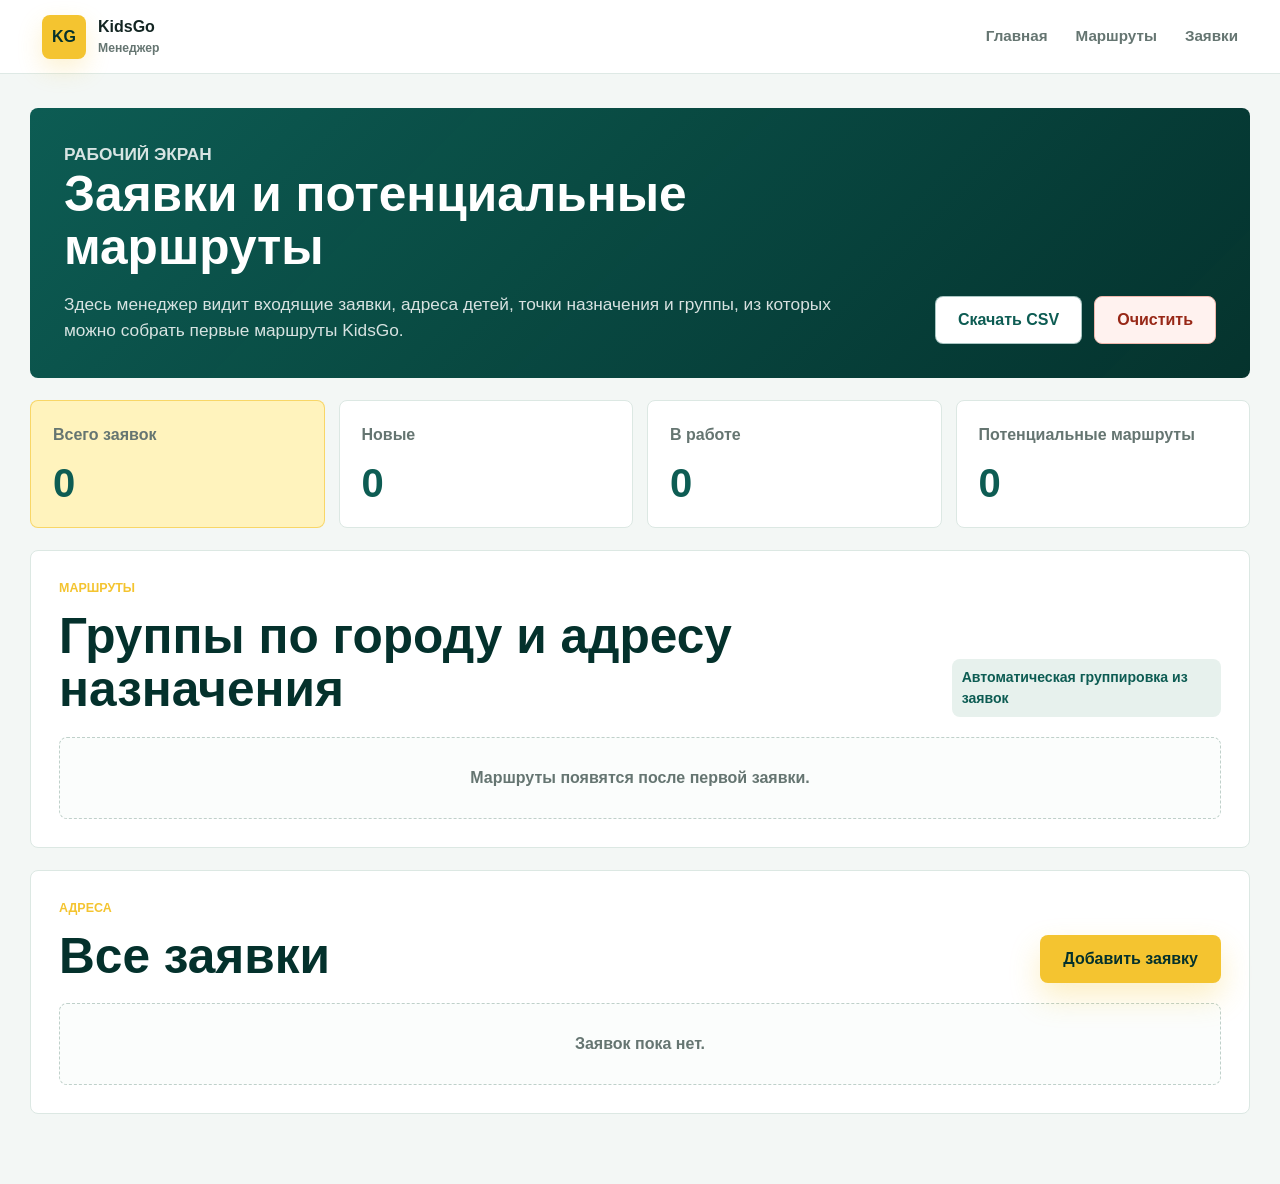
==== commit f903ee6b: "Add files via upload" ====
--- a/manager.html
+++ b/manager.html
@@ -70,7 +70,7 @@
         <div class="board-heading">
           <div>
             <p class="eyebrow">Маршруты</p>
-            <h2>Группы по району и адресу назначения</h2>
+            <h2>Группы по городу и адресу назначения</h2>
           </div>
           <span class="board-note">Автоматическая группировка из заявок</span>
         </div>
--- a/styles.css
+++ b/styles.css
@@ -1804,7 +1804,7 @@
 .landing-header {
   position: sticky;
   top: 0;
-  z-index: 30;
+  z-index: 120;
   display: grid;
   grid-template-columns: auto 1fr auto;
   gap: 22px;
@@ -2541,20 +2541,25 @@
 
 .landing-page .form-grid {
   display: grid;
-  grid-template-columns: repeat(2, minmax(0, 1fr));
+  grid-template-columns: repeat(6, minmax(0, 1fr));
   gap: 16px;
 }
 
 .landing-page label {
   display: grid;
+  grid-column: span 3;
   gap: 7px;
   color: var(--kg-green-dark);
   font-size: 0.9rem;
   font-weight: 870;
 }
 
+.landing-page .field-third {
+  grid-column: span 2;
+}
+
 .landing-page .span-2 {
-  grid-column: span 2;
+  grid-column: span 6;
 }
 
 .landing-page input,
@@ -2583,6 +2588,54 @@
 
 .address-field {
   position: relative;
+  z-index: 20;
+}
+
+.address-field.is-active,
+.address-field:focus-within {
+  z-index: 35;
+}
+
+.address-pair-field {
+  align-content: start;
+}
+
+.address-pair-field .field-title {
+  display: flex;
+  min-height: 20px;
+  align-items: flex-end;
+  white-space: nowrap;
+}
+
+.address-pair-field input {
+  height: 50px;
+}
+
+.address-pair-field.is-active .field-title {
+  color: var(--kg-green);
+}
+
+.address-pair-field.is-active input {
+  border-color: rgba(13, 92, 83, 0.45);
+  box-shadow: 0 0 0 3px rgba(13, 92, 83, 0.1);
+}
+
+.address-pair-field input:disabled {
+  color: rgba(38, 55, 51, 0.58);
+  background: #eef3f1;
+  cursor: not-allowed;
+}
+
+.address-support {
+  display: flex;
+  align-items: center;
+  justify-content: space-between;
+  gap: 12px;
+  margin-top: -6px;
+  padding: 10px 12px;
+  border: 1px solid rgba(13, 92, 83, 0.1);
+  border-radius: 8px;
+  background: rgba(13, 92, 83, 0.045);
 }
 
 .address-status {
@@ -2612,6 +2665,14 @@
 
 .address-actions button:hover {
   background: var(--kg-yellow-dark);
+}
+
+.address-actions button:disabled,
+.map-helper button:disabled {
+  color: rgba(38, 55, 51, 0.55);
+  background: #e4ebe8;
+  box-shadow: none;
+  cursor: not-allowed;
 }
 
 .address-suggestions {
@@ -2704,6 +2765,9 @@
 }
 
 .address-map-shell {
+  position: relative;
+  z-index: 0;
+  isolation: isolate;
   overflow: hidden;
   border: 1px solid var(--kg-line);
   border-radius: 8px;
@@ -2711,6 +2775,8 @@
 }
 
 .address-map {
+  position: relative;
+  z-index: 0;
   height: 310px;
   min-height: 310px;
   background:
@@ -2744,7 +2810,67 @@
 }
 
 .leaflet-container {
+  z-index: 0;
   font-family: inherit;
+}
+
+.address-map .leaflet-pane,
+.address-map .leaflet-control-container {
+  z-index: 1;
+}
+
+.address-map .leaflet-top,
+.address-map .leaflet-bottom {
+  z-index: 2;
+}
+
+.address-marker {
+  display: grid;
+  width: 36px !important;
+  height: 36px !important;
+  place-items: center;
+  background: transparent;
+}
+
+.address-marker span {
+  display: grid;
+  width: 36px;
+  height: 36px;
+  place-items: center;
+  border: 3px solid var(--kg-paper);
+  border-radius: 50% 50% 50% 0;
+  box-shadow: 0 10px 22px rgba(6, 61, 54, 0.24);
+  transform: rotate(-45deg);
+}
+
+.address-marker b {
+  display: grid;
+  width: 21px;
+  height: 21px;
+  place-items: center;
+  border-radius: 50%;
+  font-size: 0.76rem;
+  font-weight: 950;
+  line-height: 1;
+  transform: rotate(45deg);
+}
+
+.address-marker.home-pin span {
+  background: var(--kg-green);
+}
+
+.address-marker.school-pin span {
+  background: var(--kg-yellow);
+}
+
+.address-marker.home-pin b {
+  color: var(--kg-paper);
+  background: var(--kg-green-dark);
+}
+
+.address-marker.school-pin b {
+  color: var(--kg-green-dark);
+  background: var(--kg-paper);
 }
 
 .landing-page .form-submit {
@@ -2967,8 +3093,29 @@
     grid-column: span 1;
   }
 
+  .landing-page label,
+  .landing-page .field-third {
+    grid-column: span 1;
+  }
+
   .landing-page .lead-form {
     padding: 18px;
+  }
+
+  .address-pair-field .field-title {
+    min-height: 0;
+    white-space: normal;
+  }
+
+  .address-support {
+    align-items: stretch;
+    flex-direction: column;
+    margin-top: 0;
+  }
+
+  .address-actions,
+  .address-actions button {
+    width: 100%;
   }
 
   .address-suggestions {
